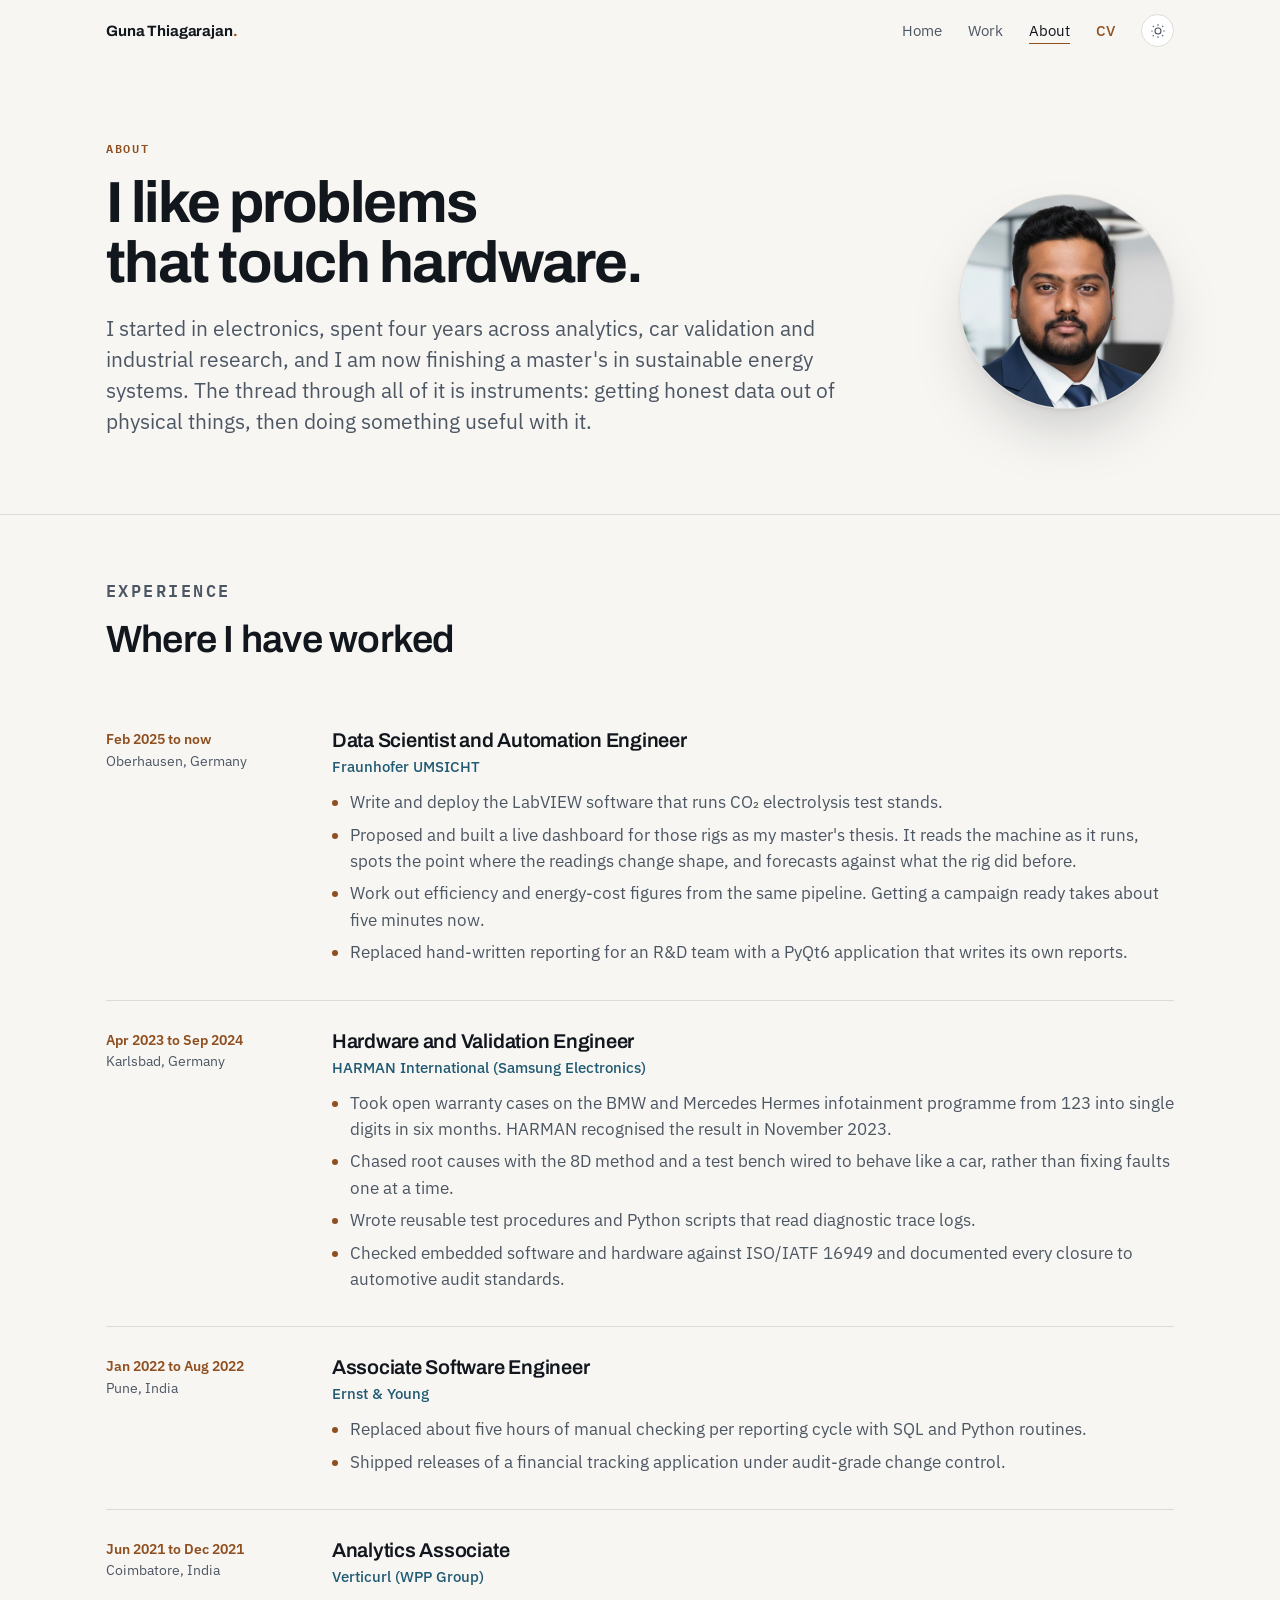
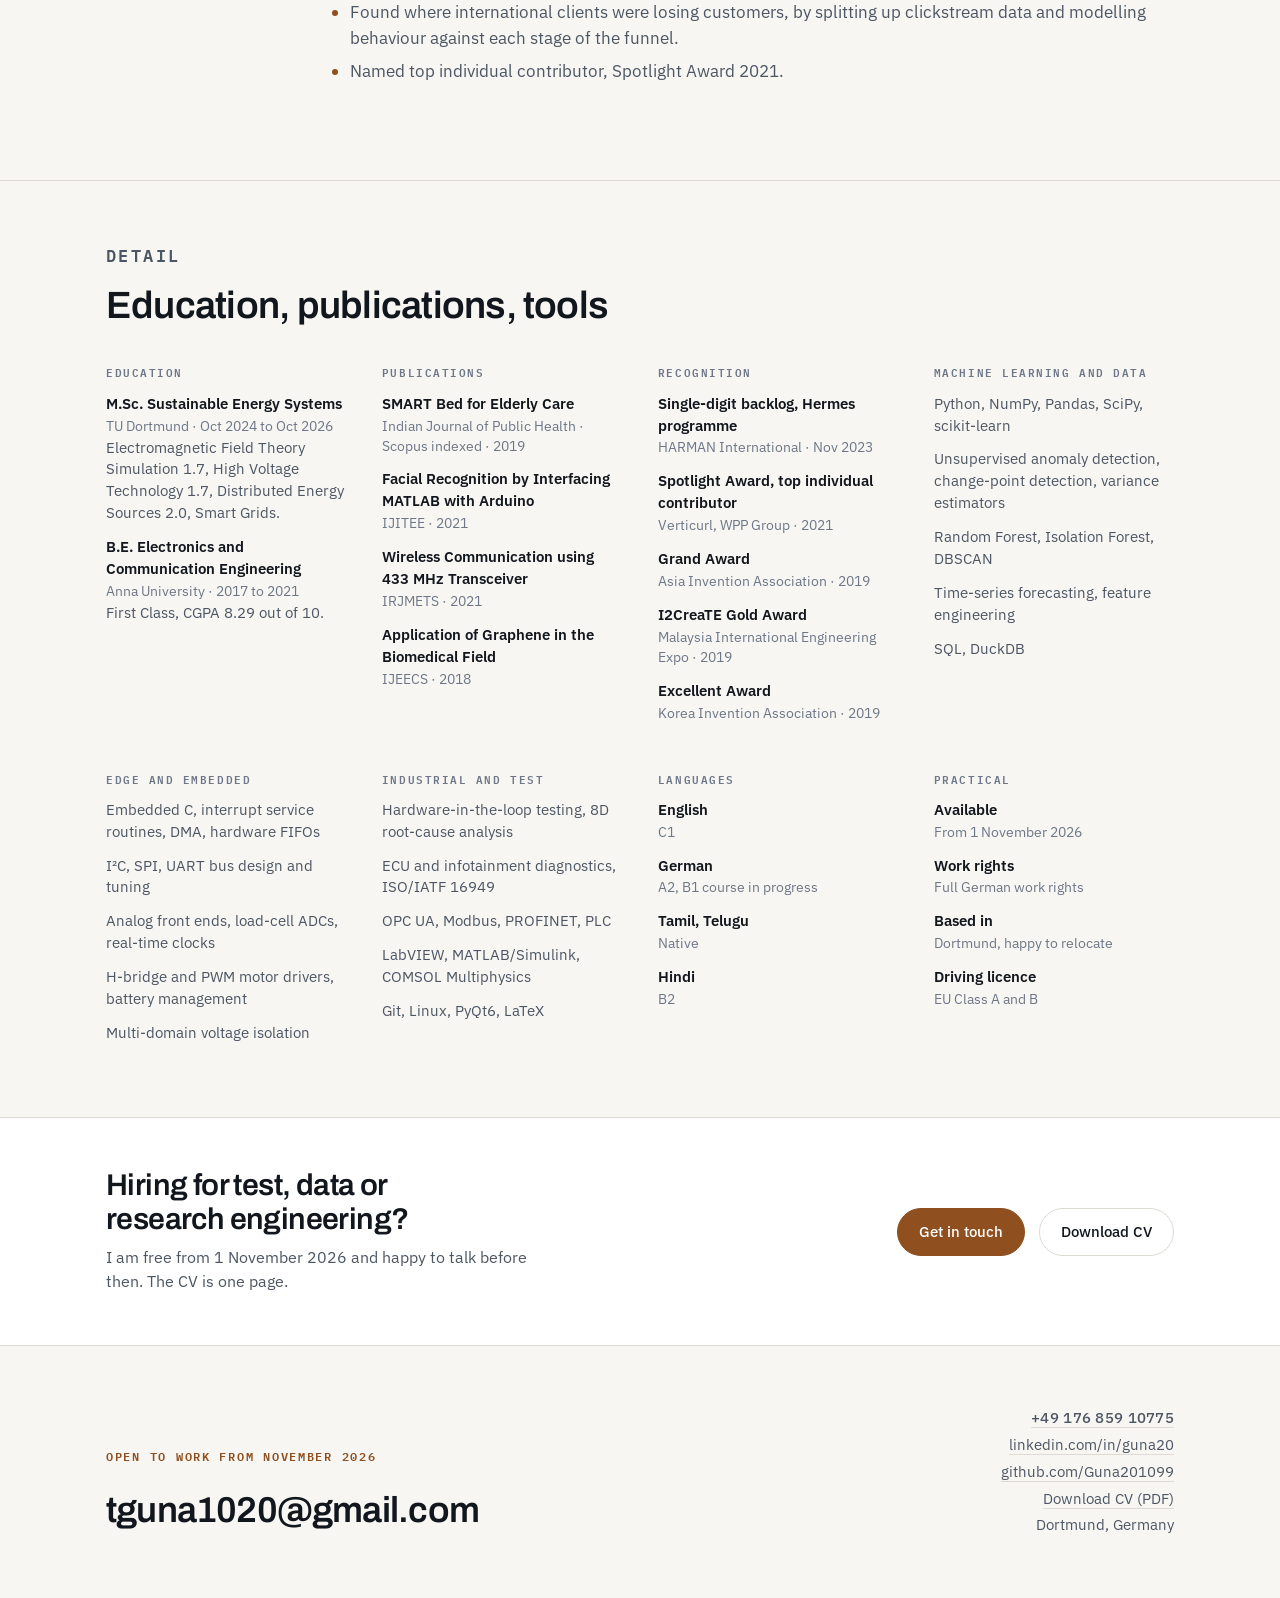
==== about.html @ 4d989828 "Portfolio: three pages, ten videos, cookieless analytics Co-Authored-By: Claude Opus 5 <noreply@anth" ====
﻿<!doctype html>
<html lang="en">
<head>
<meta charset="utf-8">
<meta name="viewport" content="width=device-width, initial-scale=1">
<title>About, Guna Thiagarajan</title>
<meta name="description" content="M.Sc. Sustainable Energy Systems at TU Dortmund. Four years across Fraunhofer UMSICHT, HARMAN International, Ernst &amp; Young and Verticurl.">
<link rel="preconnect" href="https://fonts.googleapis.com">
<link rel="preconnect" href="https://fonts.gstatic.com" crossorigin>
<link rel="stylesheet" href="https://fonts.googleapis.com/css2?family=Archivo:wght@400;500;600;700&family=IBM+Plex+Mono:wght@400;500;600&family=IBM+Plex+Sans:wght@400;500;600&display=swap">
<link rel="stylesheet" href="assets/css/site.css">
</head>
<body>

<div class="scroll-bar"></div>

<nav class="nav">
  <div class="wrap">
    <a class="brand" href="index.html">Guna Thiagarajan<span>.</span></a>
    <ul class="nav-links">
      <li><a href="index.html">Home</a></li>
      <li><a href="work.html">Work</a></li>
      <li><a href="about.html" aria-current="page">About</a></li>
      <li><a class="nav-cv" href="assets/Guna_Thiagarajan_CV.pdf">CV</a></li>
      <li>
        <button class="theme-btn" type="button" aria-label="Switch colour theme">
          <svg class="sun" viewBox="0 0 24 24" aria-hidden="true"><circle cx="12" cy="12" r="4.5"/><path d="M12 2v2M12 20v2M4.2 4.2l1.4 1.4M18.4 18.4l1.4 1.4M2 12h2M20 12h2M4.2 19.8l1.4-1.4M18.4 5.6l1.4-1.4"/></svg>
          <svg class="moon" viewBox="0 0 24 24" aria-hidden="true"><path d="M20 14.5A8.2 8.2 0 0 1 9.5 4a8.3 8.3 0 1 0 10.5 10.5z"/></svg>
        </button>
      </li>
    </ul>
  </div>
</nav>

<header class="hero">
  <div class="wrap hero-grid">
    <div>
      <p class="eyebrow stagger">About</p>
      <h1 class="stagger" style="font-size:clamp(32px,5.2vw,58px)">I like problems<br>that touch hardware.</h1>
      <p class="lede stagger" style="margin-top:20px">I started in electronics, spent four years across analytics, car validation and industrial research, and I am now finishing a master's in sustainable energy systems. The thread through all of it is instruments: getting honest data out of physical things, then doing something useful with it.</p>
    </div>
    <div class="hero-portrait stagger">
      <img class="portrait" src="assets/img-profile.jpg" alt="Guna Thiagarajan" width="215" height="215">
    </div>
  </div>
</header>

<hr class="rule">

<section>
  <div class="wrap">
    <div class="sec-head" data-anim="rise">
      <p class="eyebrow">Experience</p>
      <h2>Where I have worked</h2>
    </div>

    <div class="timeline" data-anim="seq">

      <div class="tl-row">
        <div class="tl-when"><b>Feb 2025 to now</b>Oberhausen, Germany</div>
        <div class="tl-body">
          <h3>Data Scientist and Automation Engineer</h3>
          <p class="tl-org">Fraunhofer UMSICHT</p>
          <ul>
            <li>Write and deploy the LabVIEW software that runs CO&#8322; electrolysis test stands.</li>
            <li>Proposed and built a live dashboard for those rigs as my master's thesis. It reads the machine as it runs, spots the point where the readings change shape, and forecasts against what the rig did before.</li>
            <li>Work out efficiency and energy-cost figures from the same pipeline. Getting a campaign ready takes about five minutes now.</li>
            <li>Replaced hand-written reporting for an R&amp;D team with a PyQt6 application that writes its own reports.</li>
          </ul>
        </div>
      </div>

      <div class="tl-row">
        <div class="tl-when"><b>Apr 2023 to Sep 2024</b>Karlsbad, Germany</div>
        <div class="tl-body">
          <h3>Hardware and Validation Engineer</h3>
          <p class="tl-org">HARMAN International (Samsung Electronics)</p>
          <ul>
            <li>Took open warranty cases on the BMW and Mercedes Hermes infotainment programme from 123 into single digits in six months. HARMAN recognised the result in November 2023.</li>
            <li>Chased root causes with the 8D method and a test bench wired to behave like a car, rather than fixing faults one at a time.</li>
            <li>Wrote reusable test procedures and Python scripts that read diagnostic trace logs.</li>
            <li>Checked embedded software and hardware against ISO/IATF 16949 and documented every closure to automotive audit standards.</li>
          </ul>
        </div>
      </div>

      <div class="tl-row">
        <div class="tl-when"><b>Jan 2022 to Aug 2022</b>Pune, India</div>
        <div class="tl-body">
          <h3>Associate Software Engineer</h3>
          <p class="tl-org">Ernst &amp; Young</p>
          <ul>
            <li>Replaced about five hours of manual checking per reporting cycle with SQL and Python routines.</li>
            <li>Shipped releases of a financial tracking application under audit-grade change control.</li>
          </ul>
        </div>
      </div>

      <div class="tl-row">
        <div class="tl-when"><b>Jun 2021 to Dec 2021</b>Coimbatore, India</div>
        <div class="tl-body">
          <h3>Analytics Associate</h3>
          <p class="tl-org">Verticurl (WPP Group)</p>
          <ul>
            <li>Found where international clients were losing customers, by splitting up clickstream data and modelling behaviour against each stage of the funnel.</li>
            <li>Named top individual contributor, Spotlight Award 2021.</li>
          </ul>
        </div>
      </div>

    </div>
  </div>
</section>

<hr class="rule">

<section>
  <div class="wrap">
    <div class="sec-head" data-anim="rise">
      <p class="eyebrow">Detail</p>
      <h2>Education, publications, tools</h2>
    </div>

    <div class="facts" data-anim="seq">

      <div class="fact">
        <h3>Education</h3>
        <ul>
          <li>
            <b>M.Sc. Sustainable Energy Systems</b>
            <i>TU Dortmund &middot; Oct 2024 to Oct 2026</i>
            Electromagnetic Field Theory Simulation 1.7, High Voltage Technology 1.7, Distributed Energy Sources 2.0, Smart Grids.
          </li>
          <li>
            <b>B.E. Electronics and Communication Engineering</b>
            <i>Anna University &middot; 2017 to 2021</i>
            First Class, CGPA 8.29 out of 10.
          </li>
        </ul>
      </div>

      <div class="fact">
        <h3>Publications</h3>
        <ul>
          <li><b>SMART Bed for Elderly Care</b><i>Indian Journal of Public Health &middot; Scopus indexed &middot; 2019</i></li>
          <li><b>Facial Recognition by Interfacing MATLAB with Arduino</b><i>IJITEE &middot; 2021</i></li>
          <li><b>Wireless Communication using 433 MHz Transceiver</b><i>IRJMETS &middot; 2021</i></li>
          <li><b>Application of Graphene in the Biomedical Field</b><i>IJEECS &middot; 2018</i></li>
        </ul>
      </div>

      <div class="fact">
        <h3>Recognition</h3>
        <ul>
          <li><b>Single-digit backlog, Hermes programme</b><i>HARMAN International &middot; Nov 2023</i></li>
          <li><b>Spotlight Award, top individual contributor</b><i>Verticurl, WPP Group &middot; 2021</i></li>
          <li><b>Grand Award</b><i>Asia Invention Association &middot; 2019</i></li>
          <li><b>I2CreaTE Gold Award</b><i>Malaysia International Engineering Expo &middot; 2019</i></li>
          <li><b>Excellent Award</b><i>Korea Invention Association &middot; 2019</i></li>
        </ul>
      </div>

      <div class="fact">
        <h3>Machine learning and data</h3>
        <ul>
          <li>Python, NumPy, Pandas, SciPy, scikit-learn</li>
          <li>Unsupervised anomaly detection, change-point detection, variance estimators</li>
          <li>Random Forest, Isolation Forest, DBSCAN</li>
          <li>Time-series forecasting, feature engineering</li>
          <li>SQL, DuckDB</li>
        </ul>
      </div>

      <div class="fact">
        <h3>Edge and embedded</h3>
        <ul>
          <li>Embedded C, interrupt service routines, DMA, hardware FIFOs</li>
          <li>I&#178;C, SPI, UART bus design and tuning</li>
          <li>Analog front ends, load-cell ADCs, real-time clocks</li>
          <li>H-bridge and PWM motor drivers, battery management</li>
          <li>Multi-domain voltage isolation</li>
        </ul>
      </div>

      <div class="fact">
        <h3>Industrial and test</h3>
        <ul>
          <li>Hardware-in-the-loop testing, 8D root-cause analysis</li>
          <li>ECU and infotainment diagnostics, ISO/IATF 16949</li>
          <li>OPC UA, Modbus, PROFINET, PLC</li>
          <li>LabVIEW, MATLAB/Simulink, COMSOL Multiphysics</li>
          <li>Git, Linux, PyQt6, LaTeX</li>
        </ul>
      </div>

      <div class="fact">
        <h3>Languages</h3>
        <ul>
          <li><b>English</b><i>C1</i></li>
          <li><b>German</b><i>A2, B1 course in progress</i></li>
          <li><b>Tamil, Telugu</b><i>Native</i></li>
          <li><b>Hindi</b><i>B2</i></li>
        </ul>
      </div>

      <div class="fact">
        <h3>Practical</h3>
        <ul>
          <li><b>Available</b><i>From 1 November 2026</i></li>
          <li><b>Work rights</b><i>Full German work rights</i></li>
          <li><b>Based in</b><i>Dortmund, happy to relocate</i></li>
          <li><b>Driving licence</b><i>EU Class A and B</i></li>
        </ul>
      </div>

    </div>
  </div>
</section>

<div class="cta-band">
  <div class="wrap cta-inner">
    <div>
      <h2>Hiring for test, data or research engineering?</h2>
      <p>I am free from 1 November 2026 and happy to talk before then. The CV is one page.</p>
    </div>
    <div class="hero-cta">
      <a class="btn" href="mailto:tguna1020@gmail.com">Get in touch</a>
      <a class="btn btn-ghost" href="assets/Guna_Thiagarajan_CV.pdf">Download CV</a>
    </div>
  </div>
</div>

<footer class="site-foot">
  <div class="wrap foot-grid">
    <div>
      <p class="eyebrow">Open to work from November 2026</p>
      <a class="foot-mail" href="mailto:tguna1020@gmail.com">tguna1020@gmail.com</a>
    </div>
    <div class="foot-meta">
      <a class="foot-phone" href="tel:+4917685910775">+49 176 859 10775</a><br>
      <a href="https://www.linkedin.com/in/guna20/">linkedin.com/in/guna20</a><br>
      <a href="https://github.com/Guna201099">github.com/Guna201099</a><br>
      <a href="assets/Guna_Thiagarajan_CV.pdf">Download CV (PDF)</a><br>
      Dortmund, Germany
    </div>
  </div>
</footer>

<script src="assets/js/site.js"></script>
</body>
</html>
---- assets/css/site.css ----
﻿/* ============================================================
   Guna Thiagarajan, portfolio

   Copper on deep indigo. Copper because the work is electrodes,
   sensors and test benches, indigo so the video stills carry the
   colour instead of the chrome. Both choices come from the
   content, which is the only defence against a page that looks
   like every other page.

   Archivo for display, IBM Plex Sans for reading, IBM Plex Mono
   for labels. Numbers that a person has to read or copy are never
   set in the mono face.
   ============================================================ */

:root{
  --ground:#f7f6f3;
  --surface:#ffffff;
  --surface-2:#eceae4;
  --text:#12161d;
  --muted:#4d5663;
  --faint:#6e7787;
  --line:#dddbd4;
  --copper:#8f4f1f;
  --copper-soft:#f4e8de;
  --ice:#215a73;
  --shadow:0 1px 2px rgba(18,22,29,.05),0 12px 32px -12px rgba(18,22,29,.16);
  --shadow-lg:0 2px 4px rgba(18,22,29,.06),0 30px 64px -20px rgba(18,22,29,.26);

  --display:"Archivo",-apple-system,BlinkMacSystemFont,"Segoe UI",Arial,sans-serif;
  --body:"IBM Plex Sans",-apple-system,BlinkMacSystemFont,"Segoe UI",Helvetica,Arial,sans-serif;
  --mono:"IBM Plex Mono",ui-monospace,SFMono-Regular,Menlo,Consolas,monospace;

  --wrap:1180px;
  --gutter:clamp(20px,4.5vw,56px);
  --nav-h:62px;
  --trace-op:.13;        /* the hero sensor line, faint on paper */

  --ease:cubic-bezier(.22,1,.36,1);
}

@media (prefers-color-scheme:dark){
  :root:not([data-theme="light"]){
    --ground:#0d1017;
    --surface:#151b24;
    --surface-2:#1e2733;
    --text:#e9ecf2;
    --muted:#aeb8c6;
    --faint:#8d99a8;
    --line:#2a3542;
    --copper:#e09a5f;
    --copper-soft:#2d2117;
    --ice:#9ccadd;
    --shadow:0 1px 2px rgba(0,0,0,.4),0 12px 32px -12px rgba(0,0,0,.6);
    --shadow-lg:0 2px 4px rgba(0,0,0,.45),0 30px 64px -20px rgba(0,0,0,.7);
    --trace-op:.24;
  }
}
:root[data-theme="dark"]{
  --ground:#0d1017;
  --surface:#151b24;
  --surface-2:#1e2733;
  --text:#e9ecf2;
  --muted:#aeb8c6;
  --faint:#8d99a8;
  --line:#2a3542;
  --copper:#e09a5f;
  --copper-soft:#2d2117;
  --ice:#9ccadd;
  --shadow:0 1px 2px rgba(0,0,0,.4),0 12px 32px -12px rgba(0,0,0,.6);
  --shadow-lg:0 2px 4px rgba(0,0,0,.45),0 30px 64px -20px rgba(0,0,0,.7);
  --trace-op:.24;
}

*{box-sizing:border-box}
html{scroll-behavior:smooth;scroll-padding-top:calc(var(--nav-h) + 16px)}
body{
  margin:0;background:var(--ground);color:var(--text);
  font-family:var(--body);font-size:16.5px;line-height:1.6;
  -webkit-font-smoothing:antialiased;
  font-variant-numeric:lining-nums;
  transition:background-color .35s ease,color .35s ease;
}
img,video{max-width:100%;display:block}
a{color:inherit}
.wrap{max-width:var(--wrap);margin:0 auto;padding-inline:var(--gutter)}

/* ---------------------------------------------------- nav */
.nav{
  position:sticky;top:0;z-index:60;height:var(--nav-h);display:flex;align-items:center;
  background:color-mix(in srgb,var(--ground) 86%,transparent);
  backdrop-filter:saturate(1.6) blur(14px);
  -webkit-backdrop-filter:saturate(1.6) blur(14px);
  border-bottom:1px solid transparent;
  transition:border-color .3s ease;
}
.nav.scrolled{border-bottom-color:var(--line)}
.nav .wrap{display:flex;align-items:center;justify-content:space-between;width:100%;gap:18px}
.brand{font-family:var(--display);font-weight:700;font-size:15px;letter-spacing:-.01em;text-decoration:none;white-space:nowrap}
.brand span{color:var(--copper)}
.nav-links{display:flex;align-items:center;gap:clamp(12px,2.2vw,26px);list-style:none;margin:0;padding:0}
.nav-links a{font-size:14.5px;text-decoration:none;color:var(--muted);position:relative;padding-block:4px;transition:color .2s ease}
.nav-links a::after{content:"";position:absolute;left:0;right:0;bottom:0;height:1.5px;background:var(--copper);transform:scaleX(0);transform-origin:left;transition:transform .28s var(--ease)}
.nav-links a:hover{color:var(--text)}
.nav-links a:hover::after,.nav-links a[aria-current="page"]::after{transform:scaleX(1)}
.nav-links a[aria-current="page"]{color:var(--text)}
.nav-cv{color:var(--copper)!important;font-weight:500}

/* How far down the page you are. One line, no numbers, no widget. */
.scroll-bar{
  position:fixed;top:0;left:0;right:0;height:2px;z-index:70;
  background:var(--copper);transform:scaleX(0);transform-origin:left;
  will-change:transform;
}

.theme-btn{
  appearance:none;border:1px solid var(--line);background:var(--surface);color:var(--muted);
  width:33px;height:33px;border-radius:50%;display:grid;place-items:center;cursor:pointer;flex:none;
  transition:color .2s ease,border-color .2s ease,transform .35s var(--ease);
}
.theme-btn:hover{color:var(--copper);border-color:var(--copper);transform:rotate(-40deg)}
.theme-btn svg{width:16px;height:16px;fill:none;stroke:currentColor;stroke-width:1.7}
.theme-btn .moon{display:none}
@media (prefers-color-scheme:dark){
  :root:not([data-theme="light"]) .theme-btn .sun{display:none}
  :root:not([data-theme="light"]) .theme-btn .moon{display:block}
}
:root[data-theme="dark"] .theme-btn .sun{display:none}
:root[data-theme="dark"] .theme-btn .moon{display:block}
:root[data-theme="light"] .theme-btn .sun{display:block}
:root[data-theme="light"] .theme-btn .moon{display:none}

/* ---------------------------------------------------- type */
.eyebrow{
  font-family:var(--mono);font-size:11.5px;font-weight:600;
  letter-spacing:.15em;text-transform:uppercase;color:var(--copper);margin:0 0 16px;
}
h1{font-family:var(--display);font-weight:700;font-size:clamp(38px,6.4vw,74px);line-height:1.03;letter-spacing:-.027em;margin:0;text-wrap:balance}
h2{font-family:var(--display);font-weight:600;font-size:clamp(25px,3.4vw,38px);line-height:1.12;letter-spacing:-.02em;margin:0;text-wrap:balance}
h3{font-family:var(--display);font-weight:600;font-size:clamp(19px,2.1vw,24px);line-height:1.2;letter-spacing:-.012em;margin:0;text-wrap:balance}
.lede{font-size:clamp(17px,1.85vw,20.5px);line-height:1.52;color:var(--muted);max-width:58ch}
p{margin:0 0 1em}
p:last-child{margin-bottom:0}
.plain{color:var(--text)}

/* ---------------------------------------------------- hero */
.hero{padding-block:clamp(40px,6vw,84px) clamp(28px,4vw,52px);position:relative;overflow:hidden}
.hero-grid{display:grid;grid-template-columns:minmax(0,1fr) auto;gap:clamp(26px,4.5vw,64px);align-items:center;position:relative;z-index:1}
.hero h1{margin-bottom:20px}
.hero .lede{margin-bottom:26px}
.portrait{width:clamp(150px,18vw,215px);aspect-ratio:1;border-radius:50%;object-fit:cover;border:1px solid var(--line);box-shadow:var(--shadow-lg)}
.hero-cta{display:flex;flex-wrap:wrap;gap:11px 14px;align-items:center}

/* A sensor trace across the top of the page, drawn once on load. It is
   decoration, but it is decoration made of the thing the site is about. */
.trace{
  position:absolute;inset:0;width:100%;height:100%;
  pointer-events:none;z-index:0;opacity:var(--trace-op);
}
.trace path{
  fill:none;stroke-width:1.5;
  stroke-dasharray:2600;stroke-dashoffset:2600;
  animation:draw 3.2s var(--ease) .3s forwards;
}
.trace .a{stroke:var(--copper)}
.trace .b{stroke:var(--ice);opacity:.75;animation-delay:.8s}
@keyframes draw{to{stroke-dashoffset:0}}

.btn{
  display:inline-flex;align-items:center;gap:9px;
  font-family:var(--body);font-size:15px;font-weight:500;
  padding:11px 21px;border-radius:999px;text-decoration:none;
  border:1px solid var(--copper);background:var(--copper);color:#fff;
  transition:transform .3s var(--ease),box-shadow .3s ease,background-color .2s ease;
}
:root[data-theme="dark"] .btn:not(.btn-ghost){color:#17110c}
@media (prefers-color-scheme:dark){
  :root:not([data-theme="light"]) .btn:not(.btn-ghost){color:#17110c}
}
.btn:hover{transform:translateY(-2px);box-shadow:var(--shadow)}
.btn svg{width:15px;height:15px;fill:none;stroke:currentColor;stroke-width:2;transition:transform .3s var(--ease)}
.btn:hover svg{transform:translateX(4px)}
.btn-ghost{background:transparent;border-color:var(--line);color:var(--text)}
.btn-ghost:hover{border-color:var(--copper);color:var(--copper)}

/* ---------------------------------------------------- sections */
section{padding-block:clamp(36px,4.8vw,68px)}
.rule{border:0;border-top:1px solid var(--line);margin:0}
.sec-head{margin-bottom:clamp(24px,3vw,40px);max-width:62ch}
.sec-head h2{margin-bottom:12px}
.sec-head p{color:var(--muted);font-size:16.5px;max-width:58ch}

/* the "what I'm looking for" strip: the first thing a recruiter needs */
.seeking{display:grid;grid-template-columns:repeat(auto-fit,minmax(200px,1fr));gap:clamp(18px,2.4vw,32px)}
.seeking div{border-top:2px solid var(--copper);padding-top:14px}
.seeking dt{font-family:var(--mono);font-size:10.5px;letter-spacing:.14em;text-transform:uppercase;color:var(--faint);margin-bottom:7px}
.seeking dd{margin:0;font-size:16px;line-height:1.45;color:var(--text);font-weight:500}
.seeking dd small{display:block;font-weight:400;color:var(--muted);font-size:14px;margin-top:3px}

.cols{display:grid;grid-template-columns:repeat(auto-fit,minmax(240px,1fr));gap:clamp(22px,3vw,40px)}
.col h3{font-size:18.5px;margin-bottom:9px}
.col p{color:var(--muted);font-size:15.5px}
.col .num{font-family:var(--mono);font-size:11.5px;color:var(--copper);letter-spacing:.1em;display:block;margin-bottom:11px}

/* Four real figures, counted up when they scroll into view. The numbers are
   written into the HTML, so they are correct even with the script switched off. */
.tally{display:grid;grid-template-columns:repeat(auto-fit,minmax(150px,1fr));gap:clamp(20px,3vw,40px)}
.tally div{border-top:1px solid var(--line);padding-top:16px}
.tally b{
  display:block;font-family:var(--display);font-weight:700;
  font-size:clamp(34px,4.6vw,54px);line-height:1;letter-spacing:-.03em;color:var(--copper);
  font-variant-numeric:lining-nums tabular-nums;
}
/* Direct child only. Without the `> div >` the number's own inner span was
   picking this up and being knocked back down to 14.8px. */
.tally > div > span{display:block;margin-top:9px;color:var(--muted);font-size:14.8px;line-height:1.4}
.tally b span{font:inherit;color:inherit}

/* ---------------------------------------------------- work cards */
.work-grid{display:grid;gap:clamp(20px,2.6vw,30px);grid-template-columns:repeat(auto-fit,minmax(300px,1fr))}
.card{background:var(--surface);border:1px solid var(--line);border-radius:13px;overflow:hidden;text-decoration:none;display:flex;flex-direction:column;transition:transform .4s var(--ease),box-shadow .4s ease,border-color .3s ease}
.card:hover{transform:translateY(-6px);box-shadow:var(--shadow-lg);border-color:var(--copper)}
.card-media{aspect-ratio:16/10;overflow:hidden;background:var(--surface-2)}
.card-media img{width:100%;height:100%;object-fit:cover;transition:transform .7s var(--ease)}
.card:hover .card-media img{transform:scale(1.06)}
.card-body{padding:20px 22px 24px}
.card h3{font-size:19.5px;margin-bottom:7px}
.card p{color:var(--muted);font-size:14.8px;margin:0}
.card .org{font-family:var(--mono);font-size:10.5px;letter-spacing:.09em;text-transform:uppercase;color:var(--copper);margin-bottom:10px}

/* ---------------------------------------------------- work page groups */
.group{padding-block:clamp(30px,3.6vw,50px) 0}
.group-head{display:flex;align-items:baseline;gap:14px;flex-wrap:wrap;padding-bottom:16px;border-bottom:2px solid var(--copper);margin-bottom:6px}
.group-head h2{font-size:clamp(21px,2.6vw,29px)}
.group-head span{font-family:var(--mono);font-size:11.5px;color:var(--faint);letter-spacing:.06em}

/* jump index */
.jump{display:flex;flex-wrap:wrap;gap:8px;list-style:none;margin:0;padding:0}
.jump a{
  display:inline-block;font-family:var(--mono);font-size:12px;text-decoration:none;
  color:var(--muted);border:1px solid var(--line);border-radius:999px;padding:6px 13px;
  transition:color .25s ease,border-color .25s ease,background-color .25s ease;
}
.jump a:hover{color:var(--copper);border-color:var(--copper);background:var(--copper-soft)}
/* the project currently on screen */
.jump a.here{color:var(--copper);border-color:var(--copper);background:var(--copper-soft)}

/* ---------------------------------------------------- project detail */
.project{padding-block:clamp(28px,3.4vw,46px)}
.project + .project{border-top:1px solid var(--line)}
.p-top{display:flex;align-items:baseline;justify-content:space-between;gap:20px;flex-wrap:wrap;margin-bottom:10px}
.p-top .eyebrow{margin:0}
.p-top .tags{font-family:var(--mono);font-size:11px;color:var(--faint);letter-spacing:.05em}
.project h2{font-size:clamp(22px,2.8vw,32px);margin-bottom:10px}

/* the one line a recruiter actually reads */
.result{
  display:flex;gap:11px;align-items:flex-start;
  font-size:clamp(16px,1.75vw,18.5px);line-height:1.42;font-weight:500;
  color:var(--text);margin:0 0 18px;max-width:62ch;
}
.result::before{
  content:"";flex:none;width:3px;align-self:stretch;min-height:1.4em;
  background:var(--copper);border-radius:2px;
}

.p-body{display:grid;grid-template-columns:minmax(0,1fr) minmax(0,1.05fr);gap:clamp(20px,3vw,44px);align-items:start}
.p-body.no-video{grid-template-columns:minmax(0,1fr)}
.p-body.no-video .p-text{max-width:68ch}
.p-text p{color:var(--muted);font-size:15.8px}

/* The plain sentence comes first and the technical one second, so a recruiter
   and an engineer can both read the same paragraph and stop where they like. */
.tech{
  font-size:14.6px;color:var(--faint);border-left:2px solid var(--line);
  padding-left:14px;margin-top:14px;
}
.tech b{color:var(--muted);font-weight:600}

.stack{display:flex;flex-wrap:wrap;gap:6px;list-style:none;margin:16px 0 0;padding:0}
.stack li{
  font-family:var(--mono);font-size:11px;letter-spacing:.01em;
  color:var(--text);background:var(--surface-2);
  padding:5px 10px;border-radius:5px;border:1px solid var(--line);
}

.player{border:1px solid var(--line);border-radius:11px;overflow:hidden;background:#000;box-shadow:var(--shadow)}
.player video{width:100%;height:auto;display:block;background:#000}
.player.portrait{display:flex;justify-content:center}
.player.portrait video{max-height:66vh;width:auto}
.p-caption{font-family:var(--mono);font-size:11px;color:var(--faint);margin-top:8px;letter-spacing:.02em}
.still{border:1px solid var(--line);border-radius:11px;overflow:hidden;background:var(--surface-2)}
.still img{width:100%;display:block}

/* The dashboard clip, given the width it deserves. */
.showreel{margin-top:clamp(22px,3vw,38px)}
.showreel .player{box-shadow:var(--shadow-lg)}

/* Numbered layer list for the thesis: the structure is the point, so the
   numbering encodes a real pipeline order rather than decorating a list. */
.spec-panel{
  margin:0;border:1px solid var(--line);border-radius:11px;
  background:var(--surface);overflow:hidden;
}
.spec-panel > div{display:grid;grid-template-columns:74px minmax(0,1fr);gap:14px;padding:13px 18px}
.spec-panel > div + div{border-top:1px solid var(--line)}
.spec-panel dt{font-family:var(--mono);font-size:11px;letter-spacing:.06em;color:var(--copper);padding-top:2px}
.spec-panel dd{margin:0;font-size:14.8px;line-height:1.45;color:var(--muted)}

/* ---------------------------------------------------- timeline */
.timeline{display:grid;gap:0}
.tl-row{display:grid;grid-template-columns:190px minmax(0,1fr);gap:clamp(16px,2.8vw,40px);padding-block:clamp(20px,2.4vw,28px)}
.tl-row + .tl-row{border-top:1px solid var(--line)}
.tl-when{font-size:13.5px;color:var(--muted);line-height:1.6;font-variant-numeric:lining-nums}
.tl-when b{display:block;color:var(--copper);font-weight:600;font-size:14px}
.tl-body h3{font-size:20px;margin-bottom:3px}
.tl-org{color:var(--ice);font-size:15px;margin:0 0 10px;font-weight:500}
.tl-body ul{margin:0;padding-left:18px;color:var(--muted)}
.tl-body li{margin-bottom:6px}
.tl-body li::marker{color:var(--copper)}

/* ---------------------------------------------------- fact blocks */
.facts{display:grid;grid-template-columns:repeat(auto-fit,minmax(240px,1fr));gap:clamp(22px,2.8vw,38px)}
.fact h3{font-family:var(--mono);font-size:11px;font-weight:600;letter-spacing:.14em;text-transform:uppercase;color:var(--faint);margin-bottom:14px}
.fact ul{list-style:none;margin:0;padding:0}
.fact li{margin-bottom:12px;color:var(--muted);font-size:14.8px;line-height:1.48}
.fact li b{display:block;color:var(--text);font-weight:600}
/* Dates and grades live here, so this is body face and not mono. */
.fact li i{font-style:normal;font-size:13.5px;color:var(--faint);display:block;margin-top:2px;font-variant-numeric:lining-nums}

/* ---------------------------------------------------- end-of-page flow */
.cta-band{border-top:1px solid var(--line);background:var(--surface);}
.cta-inner{
  display:flex;align-items:center;justify-content:space-between;gap:24px;flex-wrap:wrap;
  padding-block:clamp(30px,4vw,52px);
}
.cta-inner h2{font-size:clamp(21px,2.6vw,30px);max-width:22ch}
.cta-inner p{color:var(--muted);margin:8px 0 0;max-width:46ch;font-size:15.5px}

/* ---------------------------------------------------- footer */
.site-foot{border-top:1px solid var(--line);padding-block:clamp(36px,4.6vw,64px)}
.foot-grid{display:flex;flex-wrap:wrap;gap:26px 44px;justify-content:space-between;align-items:flex-end}
.foot-mail{font-family:var(--display);font-weight:600;font-size:clamp(22px,3.2vw,36px);letter-spacing:-.022em;text-decoration:none;color:var(--text);transition:color .25s ease}
.foot-mail:hover{color:var(--copper)}

/* Contact details in the body face, not the mono face. A phone number set in
   a monospace with a slashed zero, at 12px, is genuinely hard to read, and
   this is the one number on the site somebody may have to copy by hand. */
.foot-meta{font-size:14.5px;color:var(--muted);line-height:1.85;text-align:right}
.foot-meta a{color:var(--muted);text-decoration:none;border-bottom:1px solid var(--line)}
.foot-meta a:hover{color:var(--copper);border-color:var(--copper)}
.foot-phone{
  font-variant-numeric:lining-nums tabular-nums;
  letter-spacing:.02em;color:var(--text);font-weight:500;
  text-decoration:none;border-bottom:1px solid var(--line);
}
.foot-phone:hover{color:var(--copper);border-color:var(--copper)}

/* ---------------------------------------------------- motion
   Four entrances, not one. A page where every element arrives the same way
   reads as generated, however smooth each individual movement is. */
[data-anim]{transition-property:opacity,transform,clip-path;transition-duration:.7s;transition-timing-function:var(--ease)}
html:not(.js) [data-anim]{opacity:1!important;transform:none!important;clip-path:none!important}

[data-anim="rise"]{opacity:0;transform:translateY(18px)}
[data-anim="wipe"]{opacity:0;clip-path:inset(14% 0 0 0);transform:translateY(10px)}
[data-anim="scale"]{opacity:0;transform:scale(.965) translateY(10px)}
[data-anim="seq"] > *{opacity:0;transform:translateY(14px);transition:opacity .6s var(--ease),transform .6s var(--ease)}

[data-anim].in{opacity:1;transform:none;clip-path:inset(0 0 0 0)}
[data-anim="seq"].in > *{opacity:1;transform:none}

/* The hero runs on a timer rather than on scroll, because it is already
   on screen when the page opens. */
.hero .stagger{opacity:0;transform:translateY(15px);animation:rise .85s var(--ease) forwards}
html:not(.js) .hero .stagger{opacity:1;transform:none;animation:none}
.hero .stagger:nth-child(1){animation-delay:.05s}
.hero .stagger:nth-child(2){animation-delay:.15s}
.hero .stagger:nth-child(3){animation-delay:.25s}
.hero .stagger:nth-child(4){animation-delay:.35s}
.hero .stagger:nth-child(5){animation-delay:.45s}
@keyframes rise{to{opacity:1;transform:none}}

@media (prefers-reduced-motion:reduce){
  html{scroll-behavior:auto}
  *,*::before,*::after{animation:none!important;transition:none!important}
  [data-anim],[data-anim] > *{opacity:1!important;transform:none!important;clip-path:none!important}
  .trace{display:none}
}

:focus-visible{outline:2px solid var(--copper);outline-offset:3px;border-radius:3px}

/* ---------------------------------------------------- responsive */
@media (max-width:900px){
  .hero-grid{grid-template-columns:minmax(0,1fr)}
  .hero-portrait{order:-1}
  .p-body{grid-template-columns:minmax(0,1fr)}
  .tl-row{grid-template-columns:minmax(0,1fr);gap:7px}
  .foot-meta{text-align:left}
  .cta-inner{flex-direction:column;align-items:flex-start}
}
@media (max-width:560px){
  .nav-links{gap:11px}
  .nav-links a{font-size:13.5px}
  .brand{font-size:13.5px}
  .trace{height:80px}
}
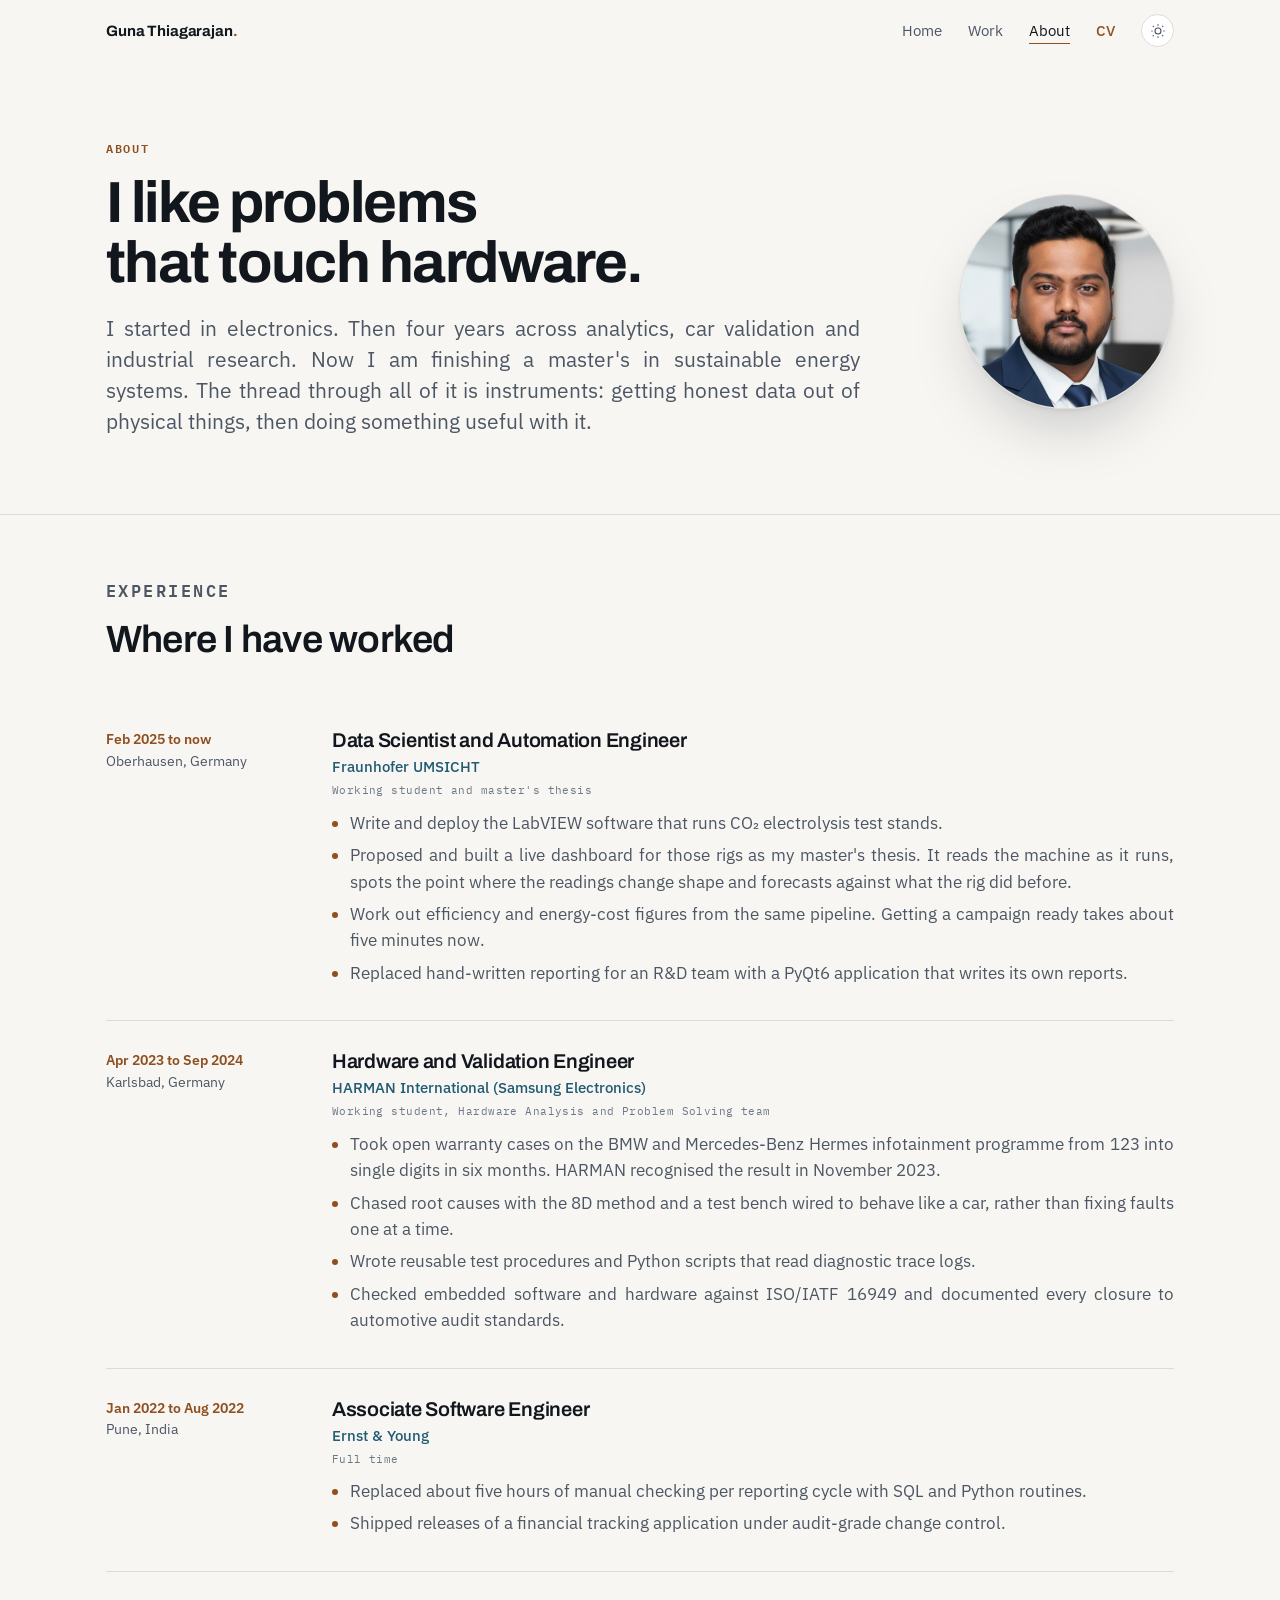
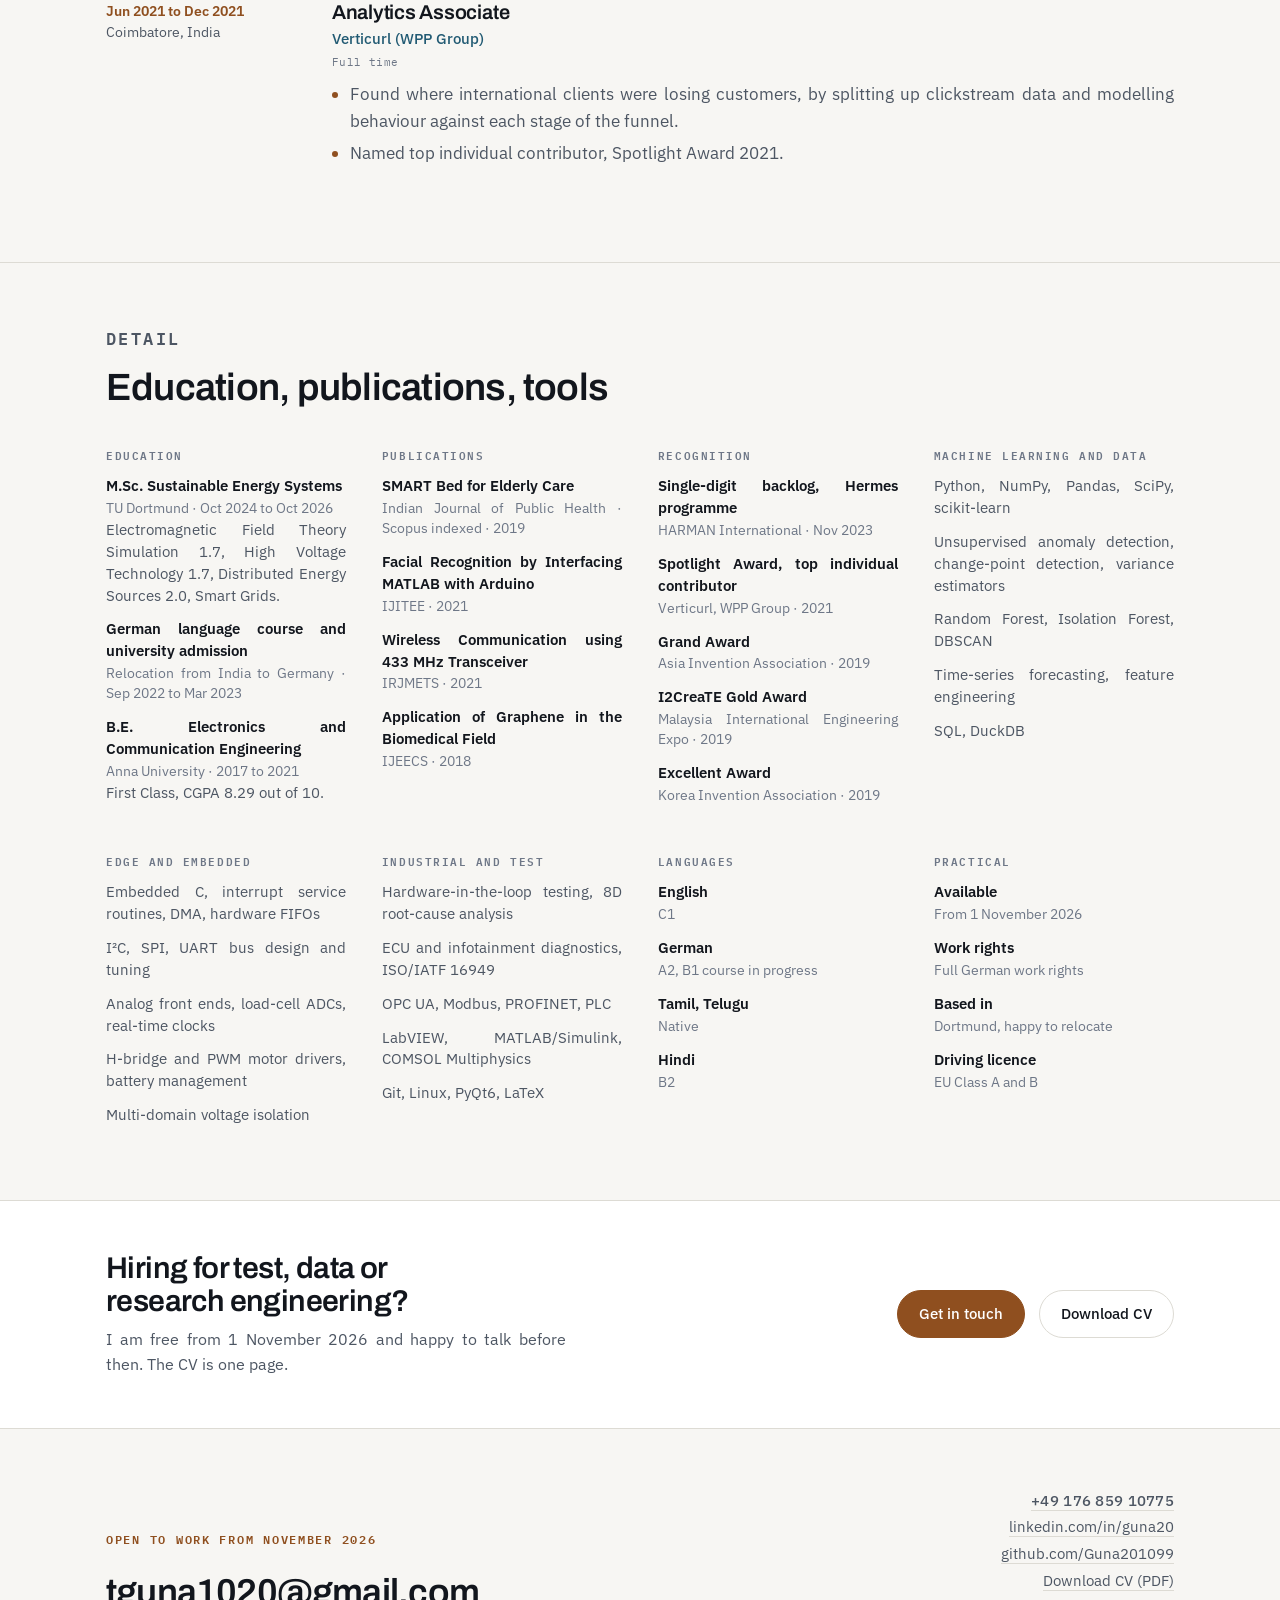
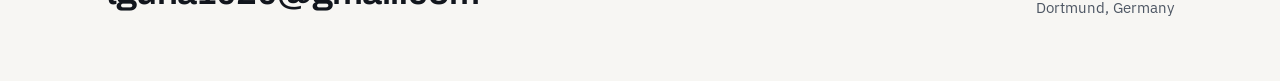
==== commit eb456fee: "Recruiter pass: honest role labels, no gaps, simpler copy, shareable link Public README is written f" ====
--- a/about.html
+++ b/about.html
@@ -5,6 +5,17 @@
 <meta name="viewport" content="width=device-width, initial-scale=1">
 <title>About, Guna Thiagarajan</title>
 <meta name="description" content="M.Sc. Sustainable Energy Systems at TU Dortmund. Four years across Fraunhofer UMSICHT, HARMAN International, Ernst &amp; Young and Verticurl.">
+<link rel="icon" href="assets/favicon.svg" type="image/svg+xml">
+<link rel="canonical" href="https://guna201099.github.io/about.html">
+<!-- The card that shows when this link is pasted into LinkedIn, Slack or an email. -->
+<meta property="og:type" content="website">
+<meta property="og:url" content="https://guna201099.github.io/about.html">
+<meta property="og:title" content="About, Guna Thiagarajan">
+<meta property="og:description" content="M.Sc. Sustainable Energy Systems at TU Dortmund. Four years across Fraunhofer UMSICHT, HARMAN International, Ernst & Young and Verticurl. Open to work from November 2026.">
+<meta property="og:image" content="https://guna201099.github.io/assets/poster/digital-twin.jpg">
+<meta property="og:image:alt" content="The live dashboard for a CO2 electrolysis rig">
+<meta name="twitter:card" content="summary_large_image">
+<meta name="author" content="Guna Thiagarajan">
 <link rel="preconnect" href="https://fonts.googleapis.com">
 <link rel="preconnect" href="https://fonts.gstatic.com" crossorigin>
 <link rel="stylesheet" href="https://fonts.googleapis.com/css2?family=Archivo:wght@400;500;600;700&family=IBM+Plex+Mono:wght@400;500;600&family=IBM+Plex+Sans:wght@400;500;600&display=swap">
@@ -37,7 +48,7 @@
     <div>
       <p class="eyebrow stagger">About</p>
       <h1 class="stagger" style="font-size:clamp(32px,5.2vw,58px)">I like problems<br>that touch hardware.</h1>
-      <p class="lede stagger" style="margin-top:20px">I started in electronics, spent four years across analytics, car validation and industrial research, and I am now finishing a master's in sustainable energy systems. The thread through all of it is instruments: getting honest data out of physical things, then doing something useful with it.</p>
+      <p class="lede stagger" style="margin-top:20px">I started in electronics. Then four years across analytics, car validation and industrial research. Now I am finishing a master's in sustainable energy systems. The thread through all of it is instruments: getting honest data out of physical things, then doing something useful with it.</p>
     </div>
     <div class="hero-portrait stagger">
       <img class="portrait" src="assets/img-profile.jpg" alt="Guna Thiagarajan" width="215" height="215">
@@ -60,10 +71,10 @@
         <div class="tl-when"><b>Feb 2025 to now</b>Oberhausen, Germany</div>
         <div class="tl-body">
           <h3>Data Scientist and Automation Engineer</h3>
-          <p class="tl-org">Fraunhofer UMSICHT</p>
+          <p class="tl-org">Fraunhofer UMSICHT<span class="tl-kind">Working student and master&#39;s thesis</span></p>
           <ul>
             <li>Write and deploy the LabVIEW software that runs CO&#8322; electrolysis test stands.</li>
-            <li>Proposed and built a live dashboard for those rigs as my master's thesis. It reads the machine as it runs, spots the point where the readings change shape, and forecasts against what the rig did before.</li>
+            <li>Proposed and built a live dashboard for those rigs as my master's thesis. It reads the machine as it runs, spots the point where the readings change shape and forecasts against what the rig did before.</li>
             <li>Work out efficiency and energy-cost figures from the same pipeline. Getting a campaign ready takes about five minutes now.</li>
             <li>Replaced hand-written reporting for an R&amp;D team with a PyQt6 application that writes its own reports.</li>
           </ul>
@@ -74,9 +85,9 @@
         <div class="tl-when"><b>Apr 2023 to Sep 2024</b>Karlsbad, Germany</div>
         <div class="tl-body">
           <h3>Hardware and Validation Engineer</h3>
-          <p class="tl-org">HARMAN International (Samsung Electronics)</p>
-          <ul>
-            <li>Took open warranty cases on the BMW and Mercedes Hermes infotainment programme from 123 into single digits in six months. HARMAN recognised the result in November 2023.</li>
+          <p class="tl-org">HARMAN International (Samsung Electronics)<span class="tl-kind">Working student, Hardware Analysis and Problem Solving team</span></p>
+          <ul>
+            <li>Took open warranty cases on the BMW and Mercedes-Benz Hermes infotainment programme from 123 into single digits in six months. HARMAN recognised the result in November 2023.</li>
             <li>Chased root causes with the 8D method and a test bench wired to behave like a car, rather than fixing faults one at a time.</li>
             <li>Wrote reusable test procedures and Python scripts that read diagnostic trace logs.</li>
             <li>Checked embedded software and hardware against ISO/IATF 16949 and documented every closure to automotive audit standards.</li>
@@ -88,7 +99,7 @@
         <div class="tl-when"><b>Jan 2022 to Aug 2022</b>Pune, India</div>
         <div class="tl-body">
           <h3>Associate Software Engineer</h3>
-          <p class="tl-org">Ernst &amp; Young</p>
+          <p class="tl-org">Ernst &amp; Young<span class="tl-kind">Full time</span></p>
           <ul>
             <li>Replaced about five hours of manual checking per reporting cycle with SQL and Python routines.</li>
             <li>Shipped releases of a financial tracking application under audit-grade change control.</li>
@@ -100,7 +111,7 @@
         <div class="tl-when"><b>Jun 2021 to Dec 2021</b>Coimbatore, India</div>
         <div class="tl-body">
           <h3>Analytics Associate</h3>
-          <p class="tl-org">Verticurl (WPP Group)</p>
+          <p class="tl-org">Verticurl (WPP Group)<span class="tl-kind">Full time</span></p>
           <ul>
             <li>Found where international clients were losing customers, by splitting up clickstream data and modelling behaviour against each stage of the funnel.</li>
             <li>Named top individual contributor, Spotlight Award 2021.</li>
@@ -132,6 +143,10 @@
             Electromagnetic Field Theory Simulation 1.7, High Voltage Technology 1.7, Distributed Energy Sources 2.0, Smart Grids.
           </li>
           <li>
+            <b>German language course and university admission</b>
+            <i>Relocation from India to Germany &middot; Sep 2022 to Mar 2023</i>
+          </li>
+          <li>
             <b>B.E. Electronics and Communication Engineering</b>
             <i>Anna University &middot; 2017 to 2021</i>
             First Class, CGPA 8.29 out of 10.
--- a/assets/css/site.css
+++ b/assets/css/site.css
@@ -318,6 +318,15 @@
 .tl-body li{margin-bottom:6px}
 .tl-body li::marker{color:var(--copper)}
 
+
+/* Contract type, stated for every role. The CV declares it, so the site has to
+   as well: a recruiter holding both notices the one that only says it in one
+   place, and that costs more than the qualifier ever does. */
+.tl-kind{
+  display:block;font-family:var(--mono);font-size:11px;letter-spacing:.04em;
+  color:var(--faint);font-weight:400;margin-top:3px;
+}
+
 /* ---------------------------------------------------- fact blocks */
 .facts{display:grid;grid-template-columns:repeat(auto-fit,minmax(240px,1fr));gap:clamp(22px,2.8vw,38px)}
 .fact h3{font-family:var(--mono);font-size:11px;font-weight:600;letter-spacing:.14em;text-transform:uppercase;color:var(--faint);margin-bottom:14px}
@@ -355,6 +364,38 @@
 }
 .foot-phone:hover{color:var(--copper);border-color:var(--copper)}
 
+
+/* ---------------------------------------------------- justified body text
+   Both edges flush, matching the CV and the cover letter so the three read as
+   one set of documents. Hyphenation is on, otherwise justifying a column this
+   narrow pulls the word spacing apart into rivers. Short words are never
+   broken. Headings, labels, chips and captions stay ragged right: justifying
+   something two words long looks broken rather than tidy. */
+.lede,
+.sec-head p,
+.p-text p,
+.col p,
+.tl-body li,
+.card p,
+.cta-inner p,
+.fact li,
+.spec-panel dd,
+.seeking dd small {
+  text-align: justify;
+  text-justify: inter-word;
+  hyphens: auto;
+  -webkit-hyphens: auto;
+  hyphenate-limit-chars: 8 4 4;
+}
+
+/* The result line is the one sentence a recruiter is guaranteed to read, and it
+   sits beside a vertical rule. Ragged right keeps it looking like a pull quote
+   rather than like a paragraph. */
+.result { text-align: left; hyphens: none; }
+
+/* A single short line justified just stretches into nonsense. */
+.lede { text-wrap: pretty; }
+
 /* ---------------------------------------------------- motion
    Four entrances, not one. A page where every element arrives the same way
    reads as generated, however smooth each individual movement is. */
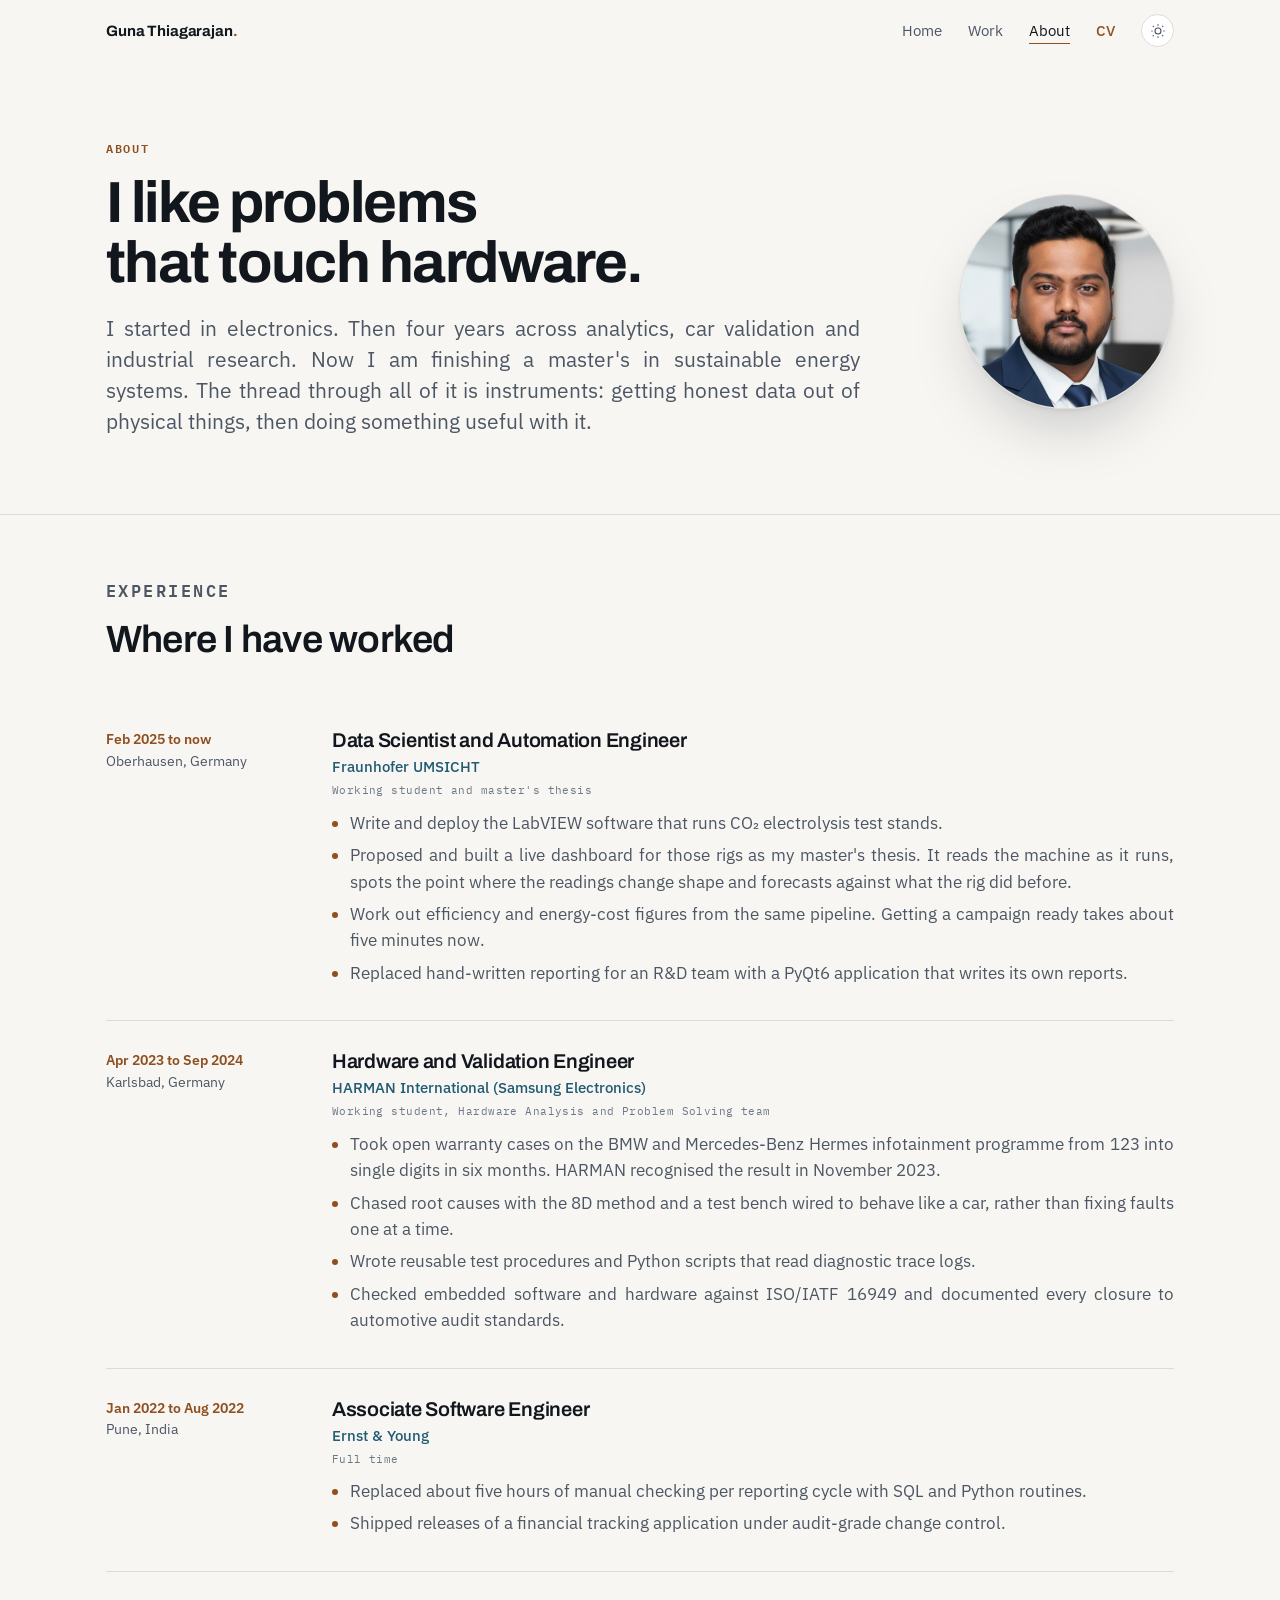
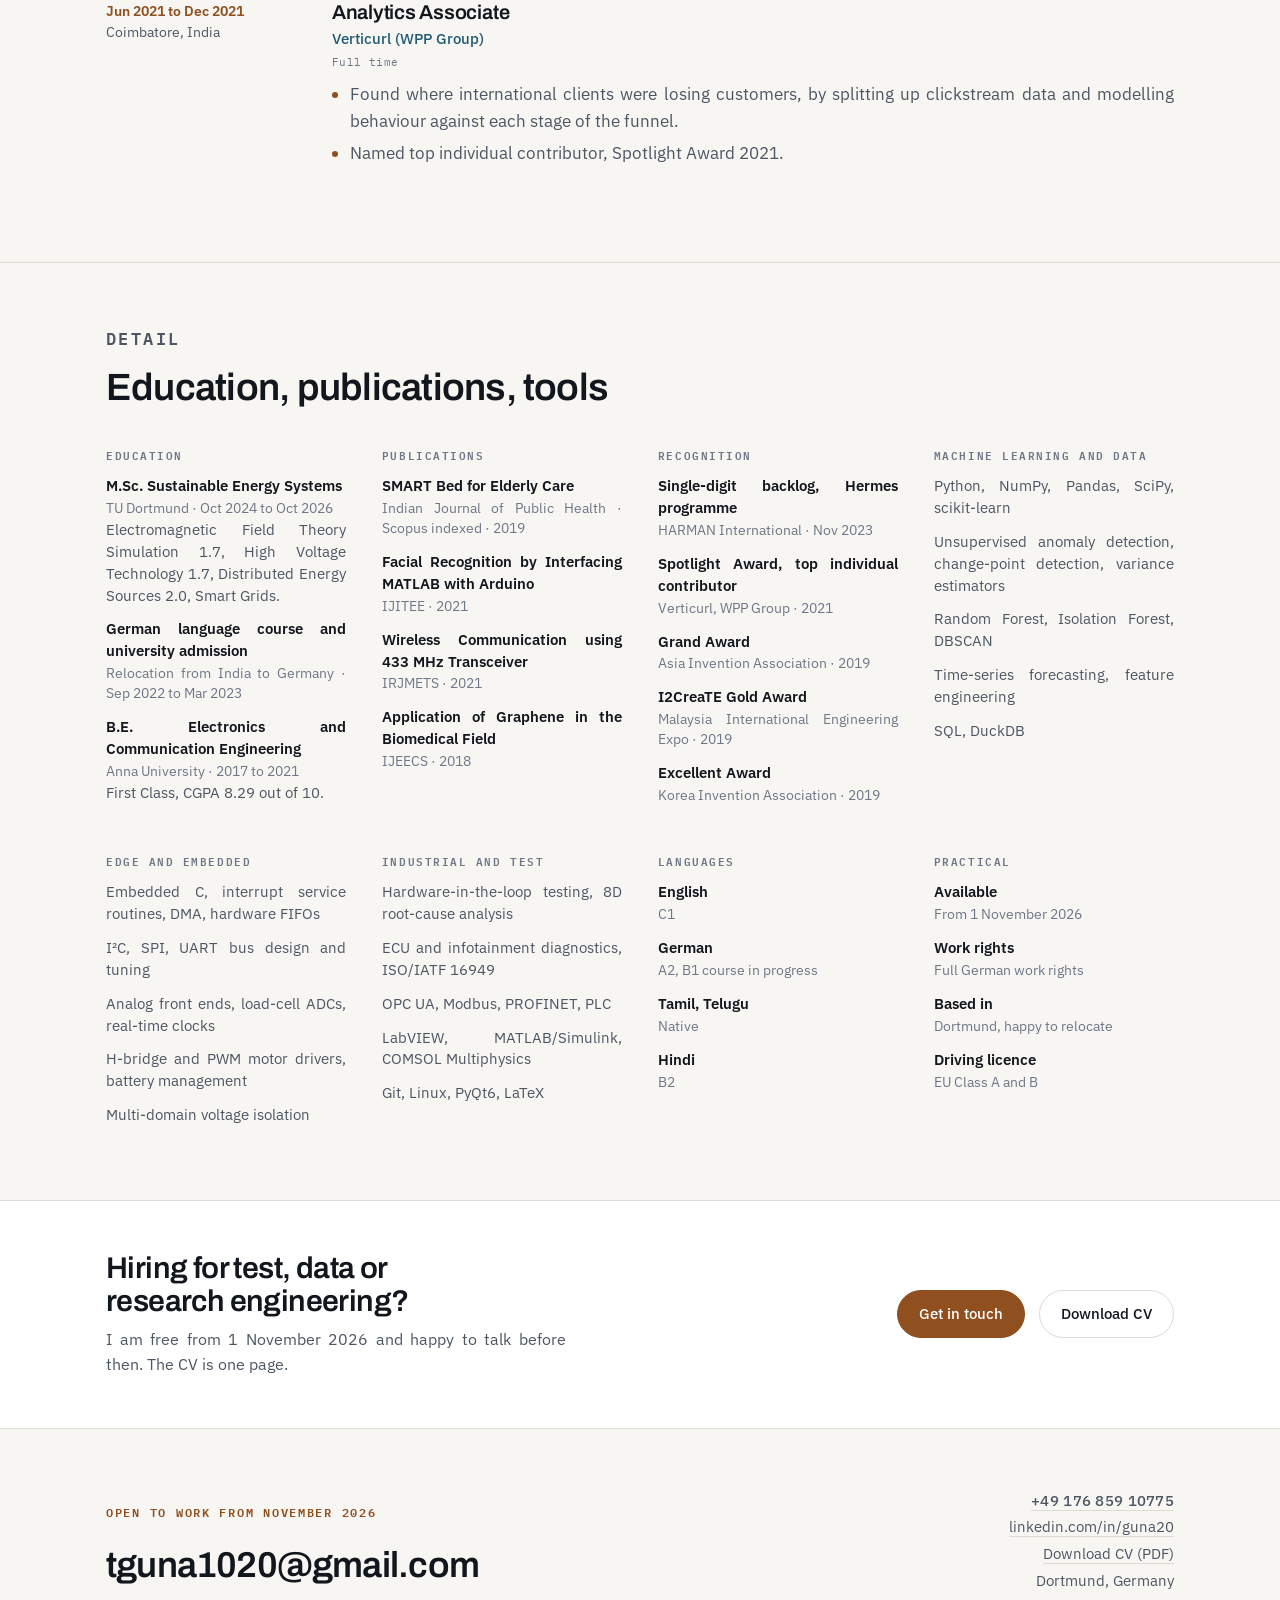
==== commit 7e455108: "Drop the GitHub profile link from the site footer The account has no public code on it, so the link " ====
--- a/about.html
+++ b/about.html
@@ -254,7 +254,6 @@
     <div class="foot-meta">
       <a class="foot-phone" href="tel:+4917685910775">+49 176 859 10775</a><br>
       <a href="https://www.linkedin.com/in/guna20/">linkedin.com/in/guna20</a><br>
-      <a href="https://github.com/Guna201099">github.com/Guna201099</a><br>
       <a href="assets/Guna_Thiagarajan_CV.pdf">Download CV (PDF)</a><br>
       Dortmund, Germany
     </div>
